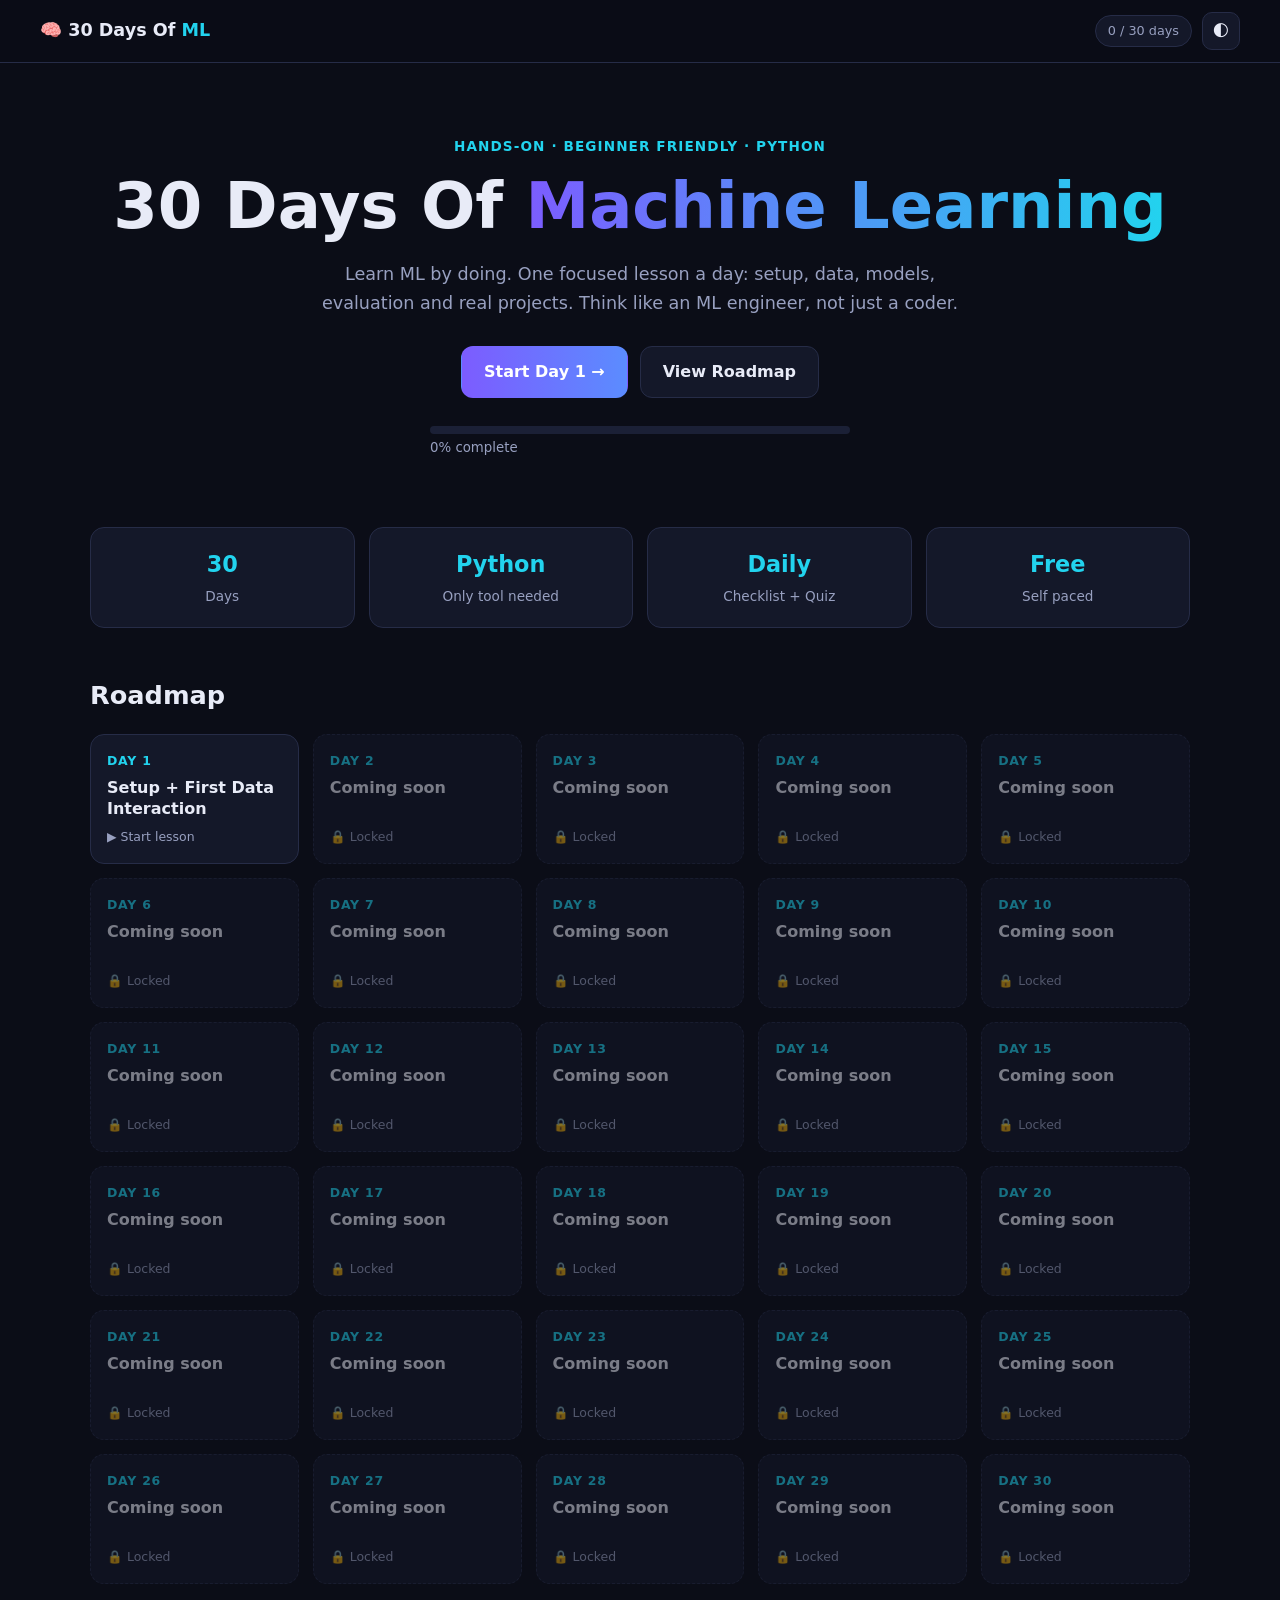
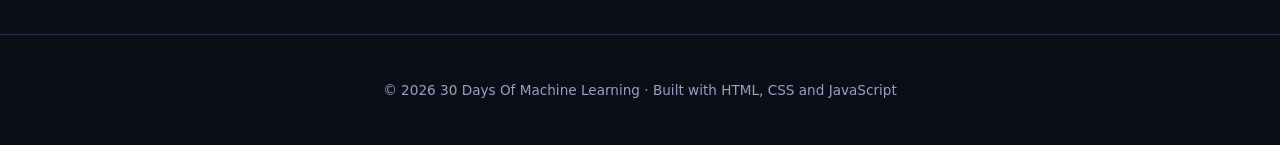
==== index.html @ d2762513 "Initial commit - 30 Days ML Final project" ====
<!DOCTYPE html>
<html lang="en">
<head>
  <meta charset="UTF-8">
  <meta name="viewport" content="width=device-width, initial-scale=1">
  <title>30 Days Of Machine Learning</title>
  <meta name="description" content="A hands-on 30 day roadmap to learn Machine Learning with Python, NumPy, Pandas and scikit-learn.">
  <link rel="stylesheet" href="css/style.css">
</head>
<body>
  <header class="topbar">
    <a class="brand" href="#/">🧠 <span>30 Days Of <b>ML</b></span></a>
    <div class="topbar-right">
      <span class="pill" id="topProgress">0 / 30 days</span>
      <button class="icon-btn" id="themeBtn" aria-label="Toggle theme">🌓</button>
    </div>
  </header>

  <main>
    <!-- HOME -->
    <section id="home">
      <div class="hero">
        <p class="eyebrow">Hands-on · Beginner friendly · Python</p>
        <h1>30 Days Of <span class="grad">Machine Learning</span></h1>
        <p class="lead">Learn ML by doing. One focused lesson a day: setup, data, models, evaluation and real projects. Think like an ML engineer, not just a coder.</p>
        <div class="hero-actions">
          <a class="btn primary" href="#/day/1">Start Day 1 →</a>
          <a class="btn" href="#roadmap">View Roadmap</a>
        </div>
        <div class="progress-wrap" aria-label="Overall progress">
          <div class="progress"><i id="heroBar"></i></div>
          <small id="heroText">0% complete</small>
        </div>
      </div>

      <div class="stats">
        <div><b>30</b><span>Days</span></div>
        <div><b>Python</b><span>Only tool needed</span></div>
        <div><b>Daily</b><span>Checklist + Quiz</span></div>
        <div><b>Free</b><span>Self paced</span></div>
      </div>

      <h2 id="roadmap" class="section-title">Roadmap</h2>
      <div class="grid" id="roadmapGrid"></div>
    </section>

    <!-- LESSON -->
    <section id="lesson" hidden></section>
  </main>

  <footer class="footer">
    <p>© <span id="year"></span> 30 Days Of Machine Learning · Built with HTML, CSS and JavaScript</p>
  </footer>

  <script src="js/course-data.js"></script>
  <script src="js/script.js"></script>
</body>
</html>
---- css/style.css ----
:root{
  --bg:#0b0d17;--surface:#141829;--surface2:#1b2036;--border:#262c47;
  --text:#e8ebf7;--muted:#98a0c0;--accent:#7c5cff;--accent2:#22d3ee;
  --ok:#34d399;--warn:#fbbf24;--info:#60a5fa;--code:#0a0c14;
  --radius:14px;--shadow:0 10px 30px rgba(0,0,0,.35);
  --mono:ui-monospace,SFMono-Regular,Menlo,Consolas,monospace;
  --sans:system-ui,-apple-system,"Segoe UI",Roboto,Helvetica,Arial,sans-serif;
}
:root[data-theme="light"]{
  --bg:#f6f7fb;--surface:#fff;--surface2:#eef0f8;--border:#dde1f0;
  --text:#161a2e;--muted:#59607e;--code:#10142a;--shadow:0 10px 30px rgba(30,40,90,.08);
}
*{box-sizing:border-box}
html{scroll-behavior:smooth}
body{margin:0;background:var(--bg);color:var(--text);font-family:var(--sans);line-height:1.65}
a{color:inherit;text-decoration:none}
button{font:inherit;color:inherit;cursor:pointer}
[hidden]{display:none!important}

/* Top bar */
.topbar{position:sticky;top:0;z-index:20;display:flex;justify-content:space-between;align-items:center;padding:12px clamp(16px,4vw,40px);background:color-mix(in srgb,var(--bg) 85%,transparent);backdrop-filter:blur(10px);border-bottom:1px solid var(--border)}
.brand{font-weight:700;font-size:1.1rem}
.brand b{color:var(--accent2)}
.topbar-right{display:flex;gap:10px;align-items:center}
.pill{font-size:.8rem;padding:4px 12px;border:1px solid var(--border);border-radius:99px;color:var(--muted);background:var(--surface)}
.icon-btn{width:38px;height:38px;border-radius:10px;border:1px solid var(--border);background:var(--surface)}
.icon-btn:hover{border-color:var(--accent)}

main{max-width:1180px;margin:0 auto;padding:0 clamp(16px,4vw,40px)}

/* Hero */
.hero{text-align:center;padding:72px 0 36px}
.eyebrow{color:var(--accent2);font-weight:600;font-size:.85rem;letter-spacing:.08em;text-transform:uppercase;margin:0 0 14px}
.hero h1{font-size:clamp(2.2rem,6vw,4rem);line-height:1.1;margin:0 0 18px}
.grad{background:linear-gradient(90deg,var(--accent),var(--accent2));-webkit-background-clip:text;background-clip:text;color:transparent}
.lead{max-width:640px;margin:0 auto 28px;color:var(--muted);font-size:1.1rem}
.hero-actions{display:flex;gap:12px;justify-content:center;flex-wrap:wrap}
.btn{display:inline-block;padding:12px 22px;border-radius:12px;border:1px solid var(--border);background:var(--surface);font-weight:600;transition:.2s}
.btn:hover{border-color:var(--accent);transform:translateY(-2px)}
.btn.primary{background:linear-gradient(90deg,var(--accent),#5b8cff);border-color:transparent;color:#fff}
.progress-wrap{max-width:420px;margin:28px auto 0;text-align:left}
.progress{height:8px;background:var(--surface2);border-radius:99px;overflow:hidden}
.progress i{display:block;height:100%;width:0;background:linear-gradient(90deg,var(--accent),var(--accent2));transition:width .5s}
.progress-wrap small{color:var(--muted)}

.stats{display:grid;grid-template-columns:repeat(auto-fit,minmax(150px,1fr));gap:14px;margin:30px 0 10px}
.stats div{background:var(--surface);border:1px solid var(--border);border-radius:var(--radius);padding:18px;text-align:center}
.stats b{display:block;font-size:1.4rem;color:var(--accent2)}
.stats span{color:var(--muted);font-size:.85rem}

.section-title{font-size:1.6rem;margin:46px 0 18px}

/* Roadmap grid */
.grid{display:grid;grid-template-columns:repeat(auto-fill,minmax(190px,1fr));gap:14px;padding-bottom:50px}
.card{position:relative;display:flex;flex-direction:column;gap:6px;min-height:130px;padding:16px;background:var(--surface);border:1px solid var(--border);border-radius:var(--radius);transition:.2s}
.card .num{font-size:.78rem;font-weight:700;color:var(--accent2);letter-spacing:.06em}
.card h3{margin:0;font-size:1rem;line-height:1.3}
.card .state{margin-top:auto;font-size:.78rem;color:var(--muted)}
.card.open{cursor:pointer}
.card.open:hover{border-color:var(--accent);transform:translateY(-4px);box-shadow:var(--shadow)}
.card.locked{opacity:.5;border-style:dashed}
.card.done{border-color:var(--ok)}
.card.done .state{color:var(--ok)}

/* Lesson layout */
.lesson-head{padding:34px 0 10px}
.back{color:var(--muted);font-size:.9rem;display:inline-block;margin-bottom:14px}
.back:hover{color:var(--accent2)}
.daybadge{display:inline-block;background:linear-gradient(90deg,var(--accent),var(--accent2));color:#fff;font-weight:700;font-size:.8rem;padding:3px 12px;border-radius:99px}
.lesson-head h1{font-size:clamp(1.8rem,4.5vw,2.8rem);margin:10px 0 8px;line-height:1.15}
.lesson-head p{color:var(--muted);margin:0 0 14px;max-width:720px}
.tags{display:flex;gap:8px;flex-wrap:wrap}
.tag{font-size:.75rem;padding:3px 10px;border-radius:99px;background:var(--surface2);border:1px solid var(--border);color:var(--muted)}
.meta-row{display:flex;gap:16px;color:var(--muted);font-size:.85rem;margin:12px 0}

.layout{display:grid;grid-template-columns:230px minmax(0,1fr);gap:34px;align-items:start;padding-bottom:40px}
.toc{position:sticky;top:76px;display:flex;flex-direction:column;gap:2px;font-size:.88rem}
.toc button{background:none;border:0;text-align:left;padding:7px 10px;border-radius:8px;color:var(--muted)}
.toc button:hover,.toc button.active{background:var(--surface);color:var(--text)}
.content{display:flex;flex-direction:column;gap:22px}

.box{background:var(--surface);border:1px solid var(--border);border-radius:var(--radius);padding:22px}
.box h2{margin:0 0 4px;font-size:1.3rem}
.box .meta{color:var(--accent2);font-size:.8rem;font-weight:600;margin-bottom:12px}
.box p{margin:10px 0}
.box ul{padding-left:20px;margin:10px 0}
.box li{margin:5px 0}
.goals{border-left:4px solid var(--accent)}

/* Callouts */
.callout{padding:12px 16px;border-radius:10px;margin:12px 0;border:1px solid var(--border);border-left-width:4px;background:var(--surface2)}
.callout.info{border-left-color:var(--info)}
.callout.tip{border-left-color:var(--ok)}
.callout.warn{border-left-color:var(--warn)}

/* Table */
.tbl{overflow-x:auto;margin:12px 0}
table{border-collapse:collapse;width:100%;font-size:.92rem}
th,td{text-align:left;padding:10px 12px;border-bottom:1px solid var(--border)}
th{color:var(--accent2);font-size:.8rem;text-transform:uppercase;letter-spacing:.05em}

/* Code */
.codebox{margin:12px 0;border:1px solid var(--border);border-radius:12px;overflow:hidden;background:var(--code)}
.codebar{display:flex;justify-content:space-between;align-items:center;padding:7px 12px;background:#12162a;color:#9aa3c7;font-size:.78rem;font-family:var(--mono)}
.copy{background:#1f2544;border:1px solid #2c3459;color:#cfd5f5;border-radius:6px;padding:3px 10px;font-size:.75rem}
.copy:hover{border-color:var(--accent2)}
pre{margin:0;padding:14px 16px;overflow-x:auto;font-family:var(--mono);font-size:.86rem;line-height:1.6;color:#e2e6ff}
.out{border-top:1px dashed #2c3459;background:#070912}
.out .lbl{display:block;padding:6px 16px 0;color:#6f789d;font-size:.7rem;text-transform:uppercase;letter-spacing:.08em}
.out pre{color:#9ee7c0}
.t-c{color:#6f7aa5;font-style:italic}.t-s{color:#f7c978}.t-k{color:#c4a1ff}.t-n{color:#7fd3ff}

details{margin:12px 0;border:1px solid var(--border);border-radius:12px;padding:4px 16px;background:var(--surface2)}
summary{cursor:pointer;padding:10px 0;font-weight:600;color:var(--accent2)}

/* Checklist */
.check{display:flex;gap:10px;align-items:center;padding:10px 12px;border-radius:10px;cursor:pointer}
.check:hover{background:var(--surface2)}
.check input{width:18px;height:18px;accent-color:var(--accent)}
.check input:checked+span{text-decoration:line-through;color:var(--muted)}
.done-msg{margin-top:10px;color:var(--ok);font-weight:600}

/* Quiz */
.q{margin:18px 0}
.q h4{margin:0 0 10px}
.opts{display:grid;gap:8px}
.opt{text-align:left;padding:10px 14px;border-radius:10px;border:1px solid var(--border);background:var(--surface2)}
.opt:hover:not(:disabled){border-color:var(--accent)}
.opt.right{border-color:var(--ok);background:color-mix(in srgb,var(--ok) 15%,transparent)}
.opt.wrong{border-color:#f87171;background:color-mix(in srgb,#f87171 15%,transparent)}
.why{margin-top:8px;color:var(--muted);font-size:.9rem}
.score{font-weight:700;color:var(--accent2)}

.pager{display:flex;justify-content:space-between;gap:12px;margin-top:6px}
.footer{text-align:center;color:var(--muted);font-size:.85rem;padding:30px 16px;border-top:1px solid var(--border)}

@media(max-width:860px){
  .layout{grid-template-columns:1fr}
  .toc{display:none}
  .hero{padding-top:44px}
}
@media(prefers-reduced-motion:reduce){*{transition:none!important;scroll-behavior:auto!important}}

/* Final program + practice */
.box.final{border-color:var(--accent);background:linear-gradient(180deg,color-mix(in srgb,var(--accent) 10%,var(--surface)),var(--surface))}
.codebar .copy+.copy,.codebar .dl{margin-right:6px}
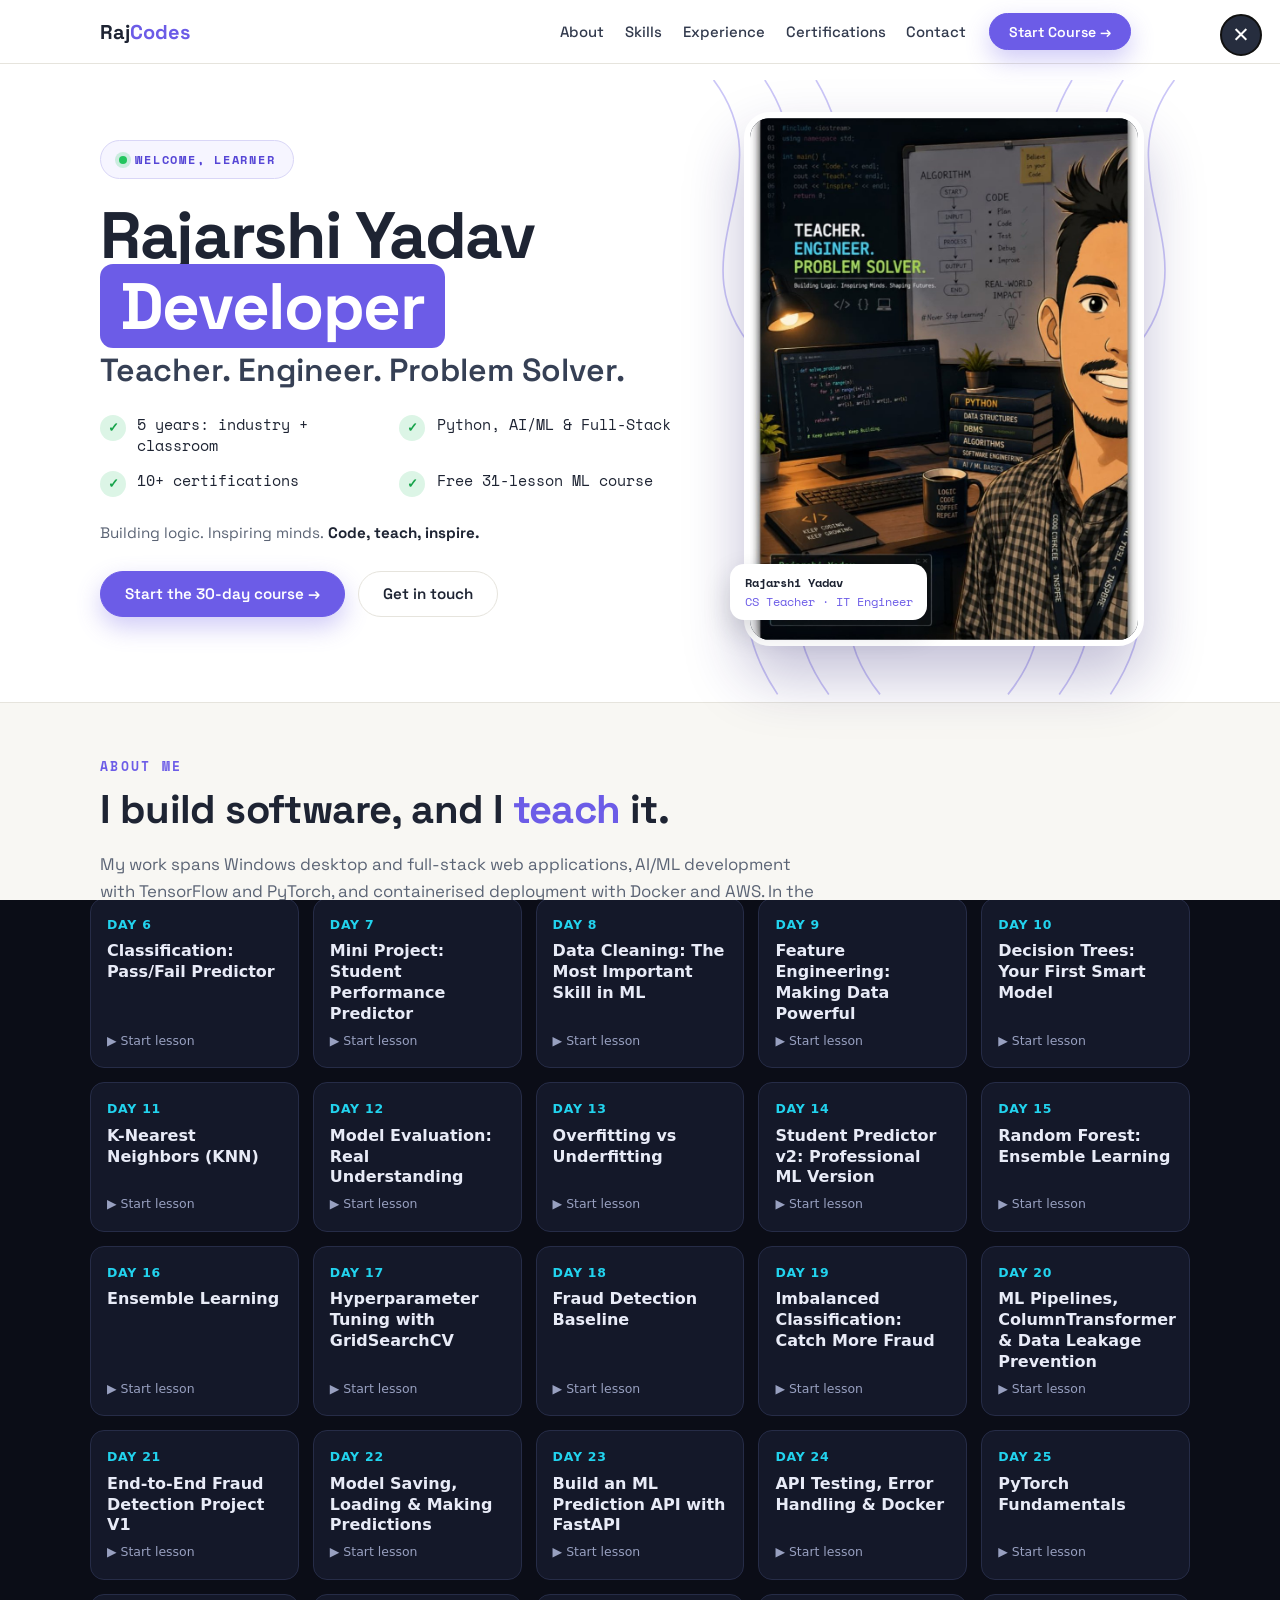
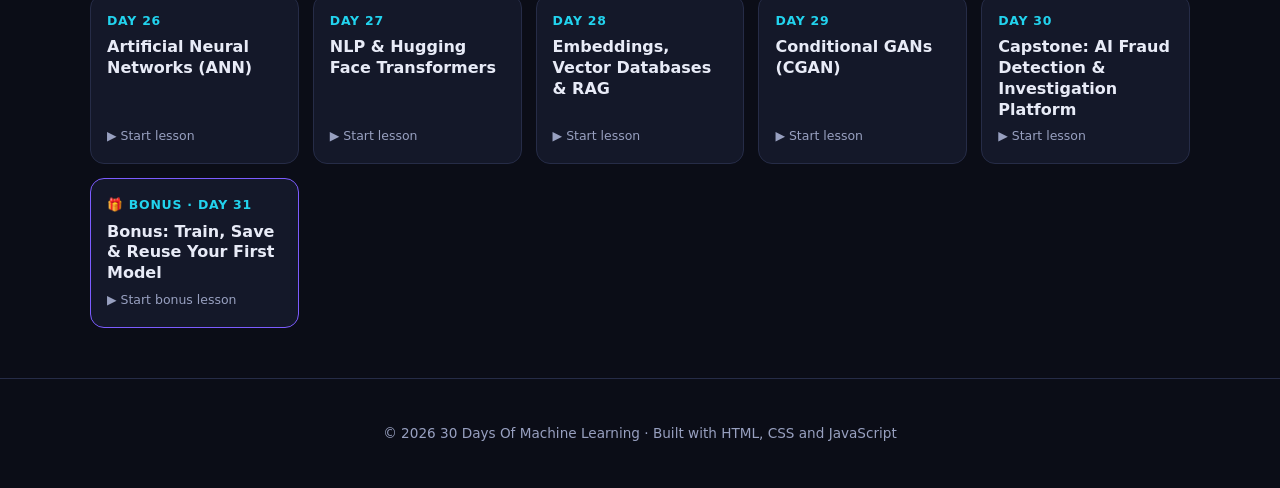
==== commit cb21d27e: "updated" ====
--- a/index.html
+++ b/index.html
@@ -6,12 +6,21 @@
   <title>30 Days Of Machine Learning</title>
   <meta name="description" content="A hands-on 30 day roadmap to learn Machine Learning with Python, NumPy, Pandas and scikit-learn.">
   <link rel="stylesheet" href="css/style.css">
+  <style>
+    #devIntro{position:fixed;inset:0;z-index:10000;display:none;background:rgba(5,8,15,.82);backdrop-filter:blur(6px);-webkit-backdrop-filter:blur(6px)}
+    #devIntro.open{display:block}
+    #devIntro iframe{position:absolute;inset:0;width:100%;height:100%;border:0;background:#f0e005}
+    #devClose{position:absolute;top:14px;right:18px;z-index:2;width:42px;height:42px;border-radius:50%;border:1px solid rgba(148,163,184,.35);background:rgba(15,23,42,.9);color:#fff;font-size:1.3rem;cursor:pointer}
+    #devClose:hover{border-color:#22d3ee}
+    body.dev-open{overflow:hidden}
+  </style>
 </head>
 <body>
   <header class="topbar">
     <a class="brand" href="#/">🧠 <span>30 Days Of <b>ML</b></span></a>
     <div class="topbar-right">
       <span class="pill" id="topProgress">0 / 30 days</span>
+      <button class="icon-btn" id="devBtn" aria-label="About the developer" title="About the developer">👤</button>
       <button class="icon-btn" id="themeBtn" aria-label="Toggle theme">🌓</button>
     </div>
   </header>
@@ -52,7 +61,35 @@
     <p>© <span id="year"></span> 30 Days Of Machine Learning · Built with HTML, CSS and JavaScript</p>
   </footer>
 
+  <div id="devIntro" role="dialog" aria-modal="true" aria-label="About the developer">
+    <button id="devClose" type="button" aria-label="Close and continue to the course">✕</button>
+    <iframe id="devFrame" title="Developer portfolio"></iframe>
+  </div>
+
   <script src="js/course-data.js"></script>
   <script src="js/script.js"></script>
+  <script>
+    /* Developer portfolio popup: shown once per browser session before the course; reopen with the 👤 button */
+    (function () {
+      var box = document.getElementById("devIntro"), frame = document.getElementById("devFrame");
+      function open() {
+        if (!frame.getAttribute("src")) frame.setAttribute("src", "profile.html");
+        box.classList.add("open"); document.body.classList.add("dev-open");
+        document.getElementById("devClose").focus();
+      }
+      function close() {
+        box.classList.remove("open"); document.body.classList.remove("dev-open");
+        try { sessionStorage.setItem("devIntroSeen", "1"); } catch (e) {}
+      }
+      document.getElementById("devClose").addEventListener("click", close);
+      document.getElementById("devBtn").addEventListener("click", open);
+      document.addEventListener("keydown", function (e) { if (e.key === "Escape" && box.classList.contains("open")) close(); });
+      window.addEventListener("message", function (e) {
+        if (e.data && e.data.type === "enter-course" && e.source === frame.contentWindow) close();
+      });
+      var seen = false; try { seen = sessionStorage.getItem("devIntroSeen") === "1"; } catch (e) {}
+      if (!seen) open();
+    })();
+  </script>
 </body>
 </html>
--- a/css/style.css
+++ b/css/style.css
@@ -143,4 +143,28 @@
 
 /* Final program + practice */
 .box.final{border-color:var(--accent);background:linear-gradient(180deg,color-mix(in srgb,var(--accent) 10%,var(--surface)),var(--surface))}
-.codebar .copy+.copy,.codebar .dl{margin-right:6px}+.codebar .copy+.copy,.codebar .dl{margin-right:6px}
+
+/* Figures */
+.fig{margin:14px 0;text-align:center}
+.fig img{max-width:100%;height:auto;background:#fff;border:1px solid var(--border);border-radius:12px;padding:8px}
+.fig figcaption{margin-top:6px;color:var(--muted);font-size:.85rem}
+
+/* Python workspace */
+.pg{margin:12px 0;border:1px solid var(--accent);border-radius:12px;overflow:hidden;background:var(--code)}
+.pg-bar{display:flex;justify-content:space-between;align-items:center;gap:8px;flex-wrap:wrap;padding:8px 12px;background:#12162a;color:#9aa3c7;font-size:.8rem}
+.pg-btn{background:#1f2544;border:1px solid #2c3459;color:#cfd5f5;border-radius:6px;padding:4px 10px;font-size:.78rem;margin-left:4px}
+.pg-btn:hover:not(:disabled){border-color:var(--accent2)}
+.pg-btn:disabled{opacity:.5;cursor:wait}
+.pg-run{background:linear-gradient(90deg,var(--accent),#5b8cff);border-color:transparent;color:#fff;font-weight:600}
+.pg-editor{display:block;width:100%;resize:vertical;border:0;outline:0;padding:14px 16px;background:var(--code);color:#e2e6ff;font-family:var(--mono);font-size:.86rem;line-height:1.6;tab-size:4;white-space:pre;overflow:auto}
+.pg-out{border-top:1px dashed #2c3459;background:#070912;padding:10px 16px}
+.pg-status{color:#9aa3c7;font-size:.78rem}
+.pg-text{margin:6px 0 0;padding:0;color:#9ee7c0;white-space:pre-wrap}
+.pg-text.err{color:#fca5a5}
+.pg-figs img{display:block;max-width:100%;margin:10px 0;background:#fff;border-radius:10px;padding:6px}
+.pg-check-msg{margin-top:8px;font-size:.88rem}
+.pg-check-msg.good{color:var(--ok);font-weight:600}
+.pg-check-msg.bad{color:var(--warn)}
+.btn.colab{padding:3px 12px;font-size:.8rem;border-radius:99px}
+.pg-text.note{color:#9aa3c7;font-style:italic}
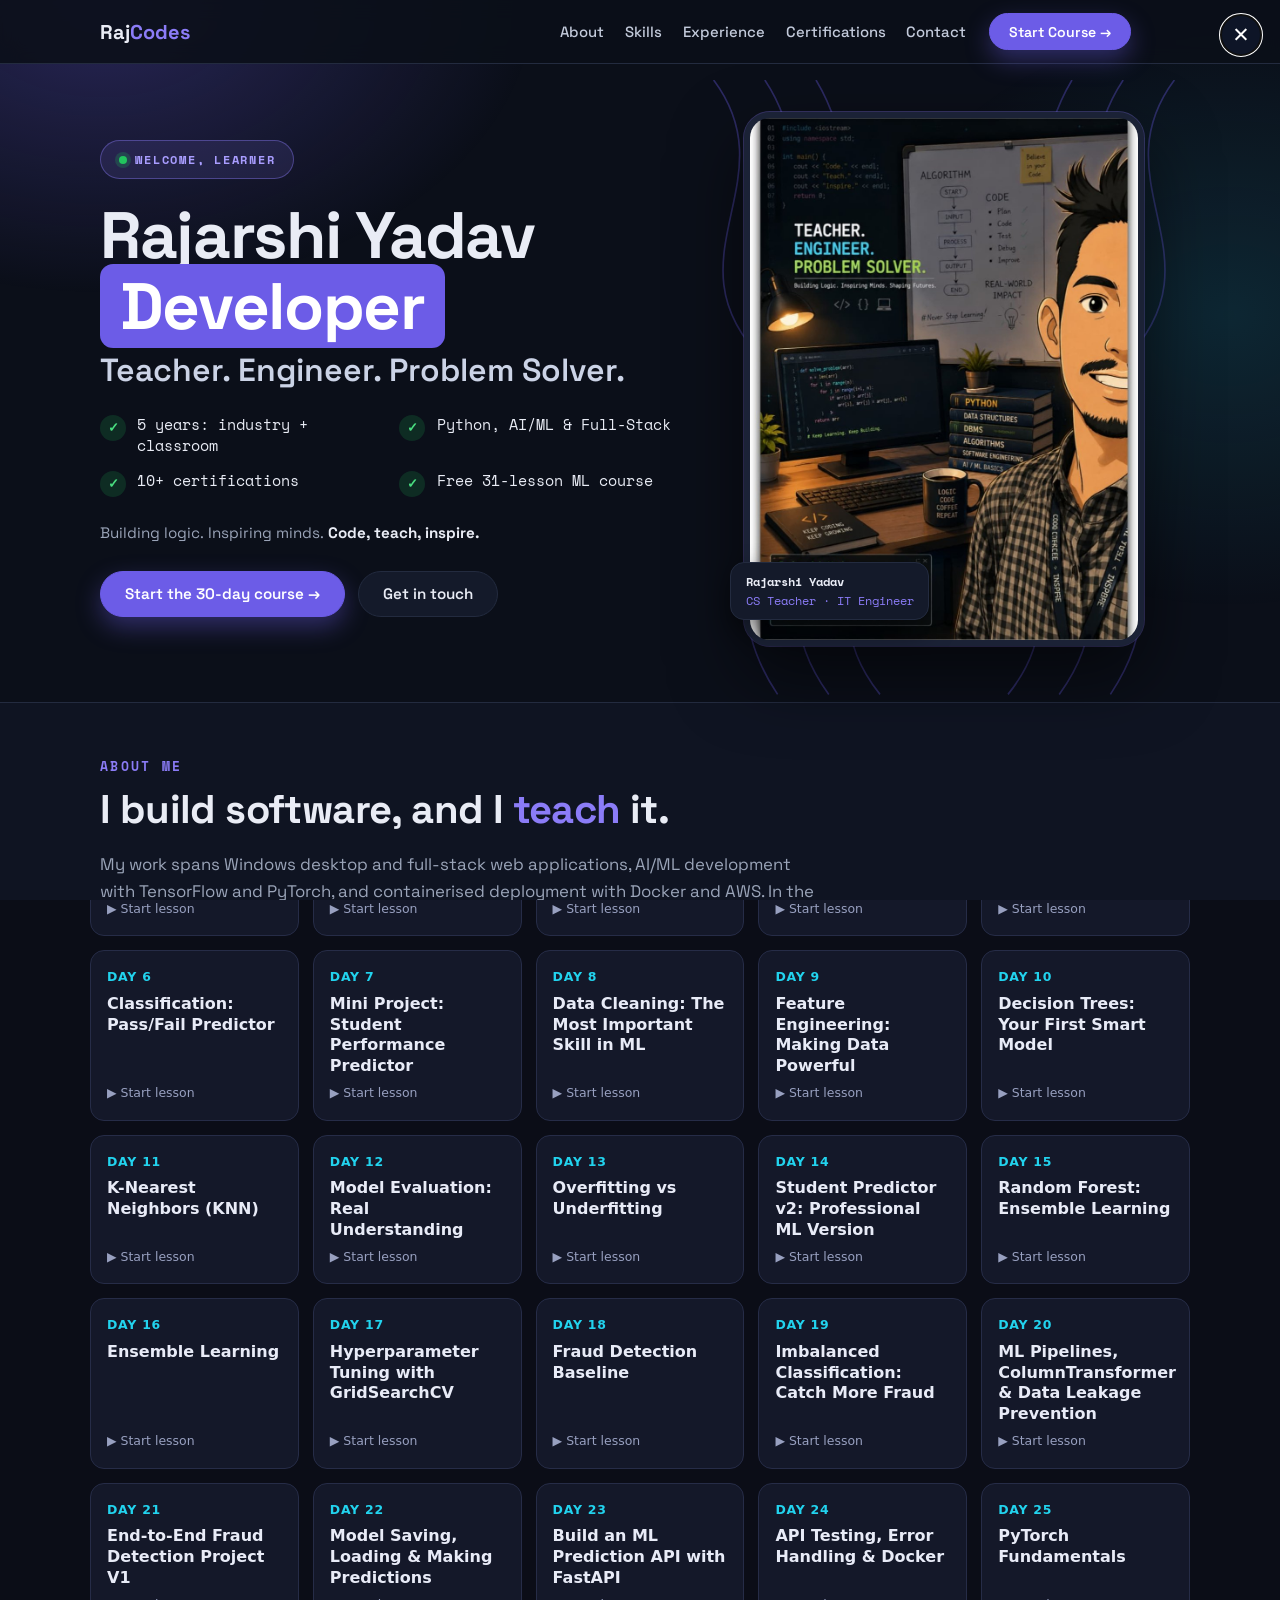
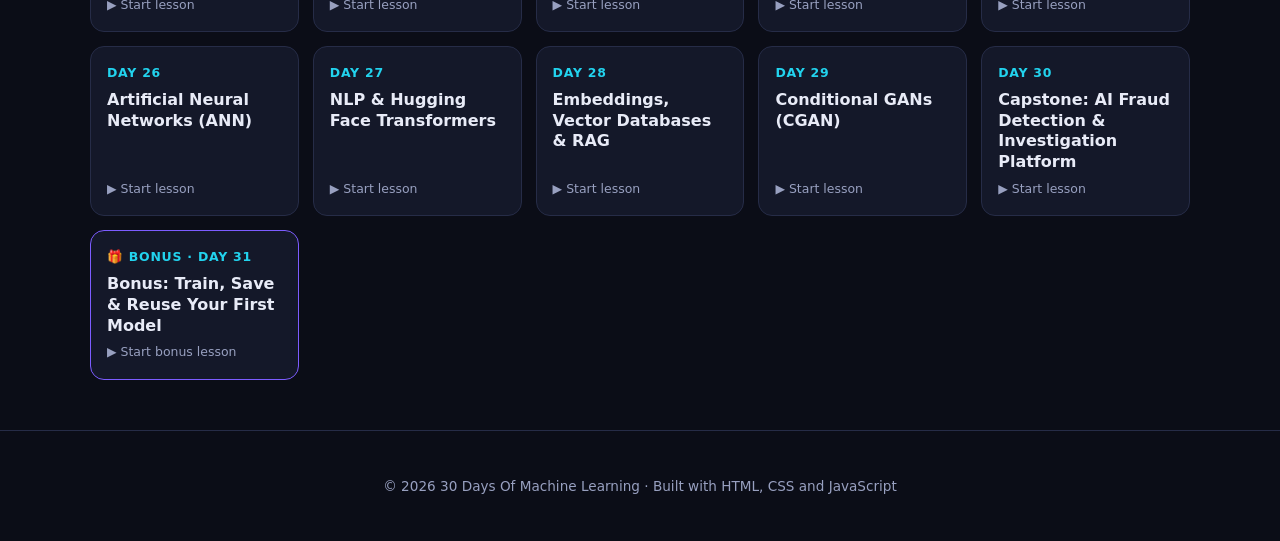
==== commit 375653fa: "completed profile!" ====
--- a/index.html
+++ b/index.html
@@ -9,10 +9,11 @@
   <style>
     #devIntro{position:fixed;inset:0;z-index:10000;display:none;background:rgba(5,8,15,.82);backdrop-filter:blur(6px);-webkit-backdrop-filter:blur(6px)}
     #devIntro.open{display:block}
-    #devIntro iframe{position:absolute;inset:0;width:100%;height:100%;border:0;background:#f0e005}
+    #devIntro iframe{position:absolute;inset:0;width:100%;height:100%;border:0;background:#0b0f19}
     #devClose{position:absolute;top:14px;right:18px;z-index:2;width:42px;height:42px;border-radius:50%;border:1px solid rgba(148,163,184,.35);background:rgba(15,23,42,.9);color:#fff;font-size:1.3rem;cursor:pointer}
     #devClose:hover{border-color:#22d3ee}
     body.dev-open{overflow:hidden}
+    .reset-btn{display:block;margin:.9rem auto 0;padding:.45rem 1rem;font-size:.82rem;cursor:pointer}
   </style>
 </head>
 <body>
@@ -39,6 +40,7 @@
         <div class="progress-wrap" aria-label="Overall progress">
           <div class="progress"><i id="heroBar"></i></div>
           <small id="heroText">0% complete</small>
+          <button type="button" class="btn reset-btn" id="resetBtn" title="Clear all checklist progress on this device">↻ Reset progress</button>
         </div>
       </div>
 
@@ -69,7 +71,7 @@
   <script src="js/course-data.js"></script>
   <script src="js/script.js"></script>
   <script>
-    /* Developer portfolio popup: shown once per browser session before the course; reopen with the 👤 button */
+    /* Developer portfolio popup: shows on every page load/refresh before the course; reopen with the 👤 button */
     (function () {
       var box = document.getElementById("devIntro"), frame = document.getElementById("devFrame");
       function open() {
@@ -79,7 +81,6 @@
       }
       function close() {
         box.classList.remove("open"); document.body.classList.remove("dev-open");
-        try { sessionStorage.setItem("devIntroSeen", "1"); } catch (e) {}
       }
       document.getElementById("devClose").addEventListener("click", close);
       document.getElementById("devBtn").addEventListener("click", open);
@@ -87,8 +88,7 @@
       window.addEventListener("message", function (e) {
         if (e.data && e.data.type === "enter-course" && e.source === frame.contentWindow) close();
       });
-      var seen = false; try { seen = sessionStorage.getItem("devIntroSeen") === "1"; } catch (e) {}
-      if (!seen) open();
+      open();
     })();
   </script>
 </body>
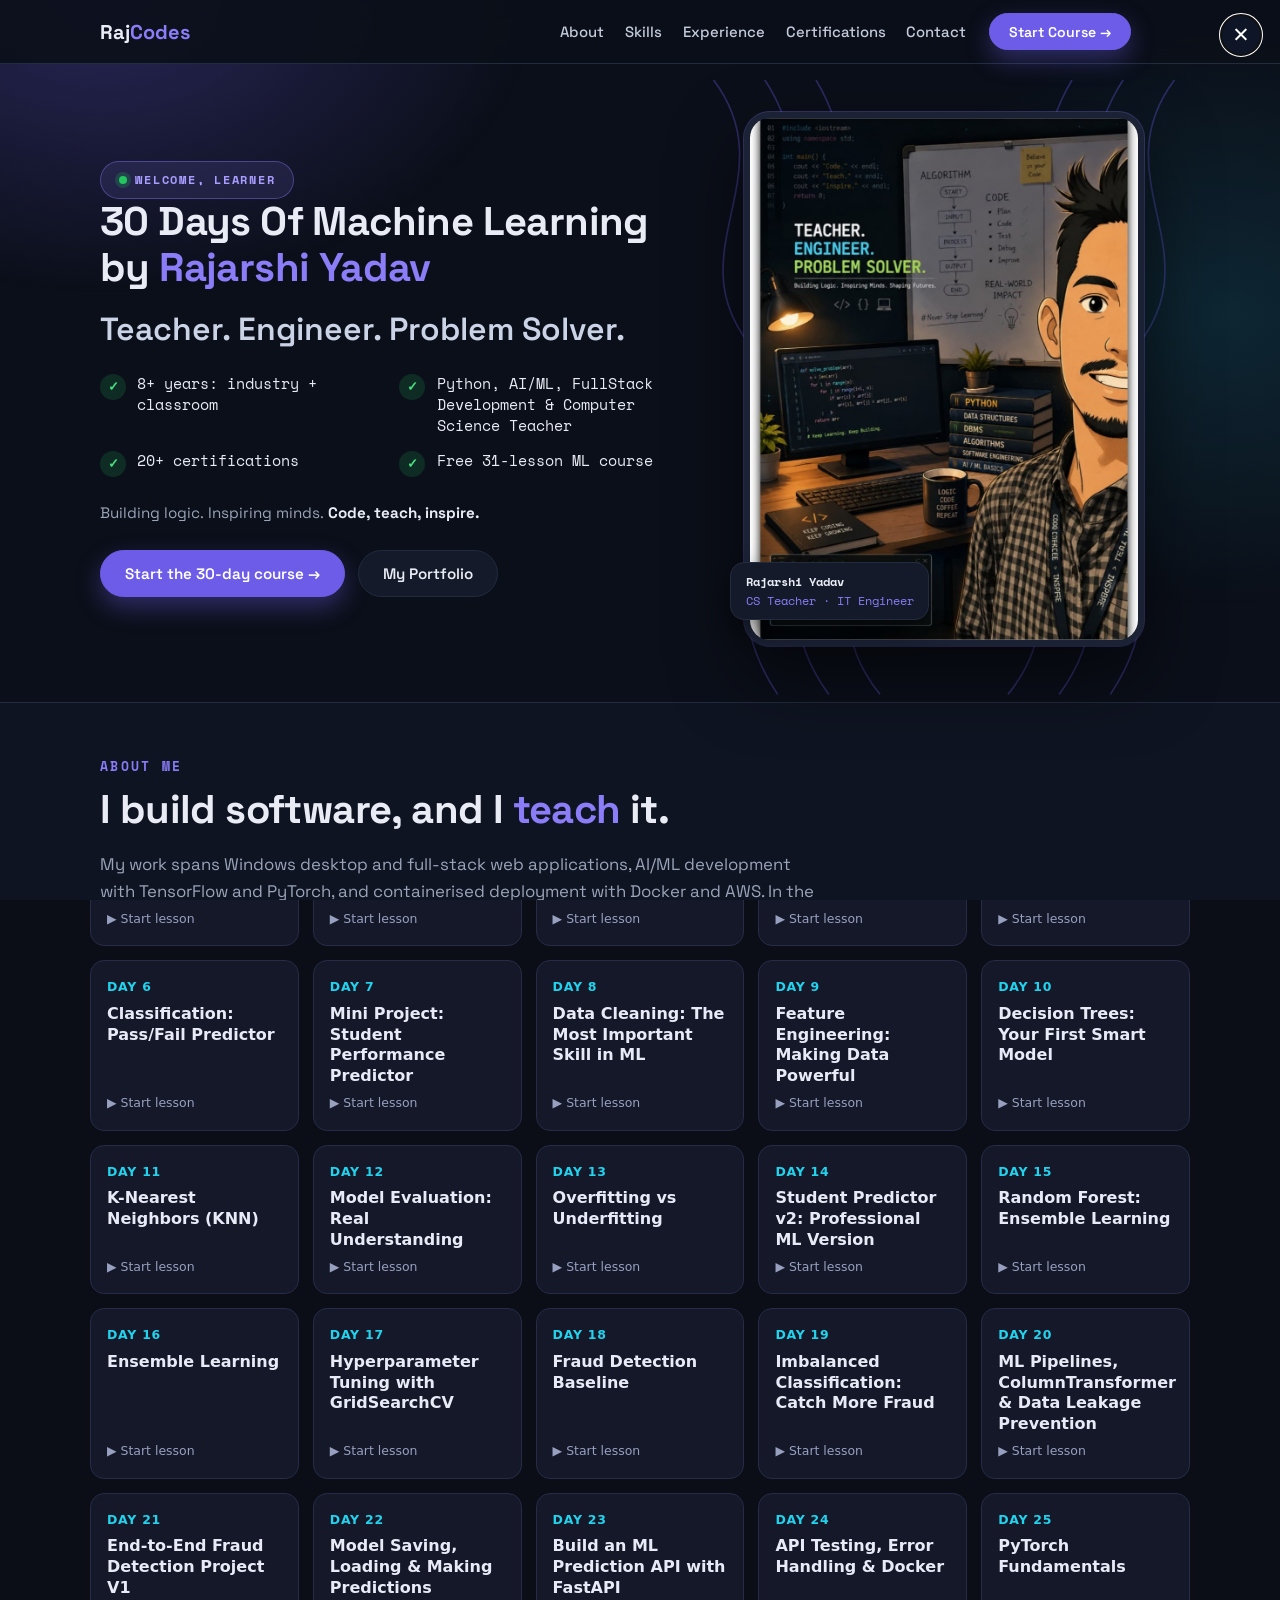
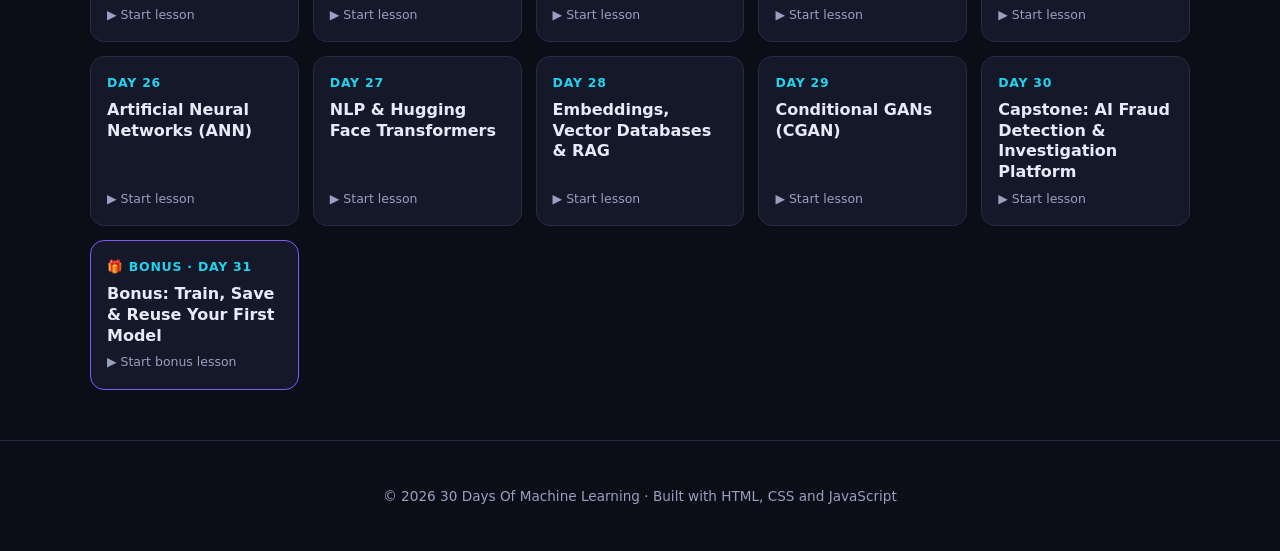
==== commit 653544ad: "updated" ====
--- a/index.html
+++ b/index.html
@@ -5,6 +5,12 @@
   <meta name="viewport" content="width=device-width, initial-scale=1">
   <title>30 Days Of Machine Learning</title>
   <meta name="description" content="A hands-on 30 day roadmap to learn Machine Learning with Python, NumPy, Pandas and scikit-learn.">
+  <link rel="icon" href="favicon.ico" sizes="any">
+  <link rel="icon" type="image/png" sizes="32x32" href="images/favicon-32.png">
+  <link rel="icon" type="image/png" sizes="16x16" href="images/favicon-16.png">
+  <link rel="apple-touch-icon" href="images/apple-touch-icon.png">
+  <meta name="theme-color" content="#071635">
+  <meta property="og:image" content="images/logo.png">
   <link rel="stylesheet" href="css/style.css">
   <style>
     #devIntro{position:fixed;inset:0;z-index:10000;display:none;background:rgba(5,8,15,.82);backdrop-filter:blur(6px);-webkit-backdrop-filter:blur(6px)}
@@ -13,12 +19,15 @@
     #devClose{position:absolute;top:14px;right:18px;z-index:2;width:42px;height:42px;border-radius:50%;border:1px solid rgba(148,163,184,.35);background:rgba(15,23,42,.9);color:#fff;font-size:1.3rem;cursor:pointer}
     #devClose:hover{border-color:#22d3ee}
     body.dev-open{overflow:hidden}
+    .brand{display:flex;align-items:center}
+    .brand-logo{height:48px;width:auto;display:block;object-fit:contain}
+    @media(max-width:600px){.brand-logo{height:40px}}
     .reset-btn{display:block;margin:.9rem auto 0;padding:.45rem 1rem;font-size:.82rem;cursor:pointer}
   </style>
 </head>
 <body>
   <header class="topbar">
-    <a class="brand" href="#/">🧠 <span>30 Days Of <b>ML</b></span></a>
+    <a class="brand" href="#/" aria-label="30 Days Of ML - Home"><img class="brand-logo" src="images/logo.jpg" alt="30 Days Of ML" width="592" height="365"></a>
     <div class="topbar-right">
       <span class="pill" id="topProgress">0 / 30 days</span>
       <button class="icon-btn" id="devBtn" aria-label="About the developer" title="About the developer">👤</button>
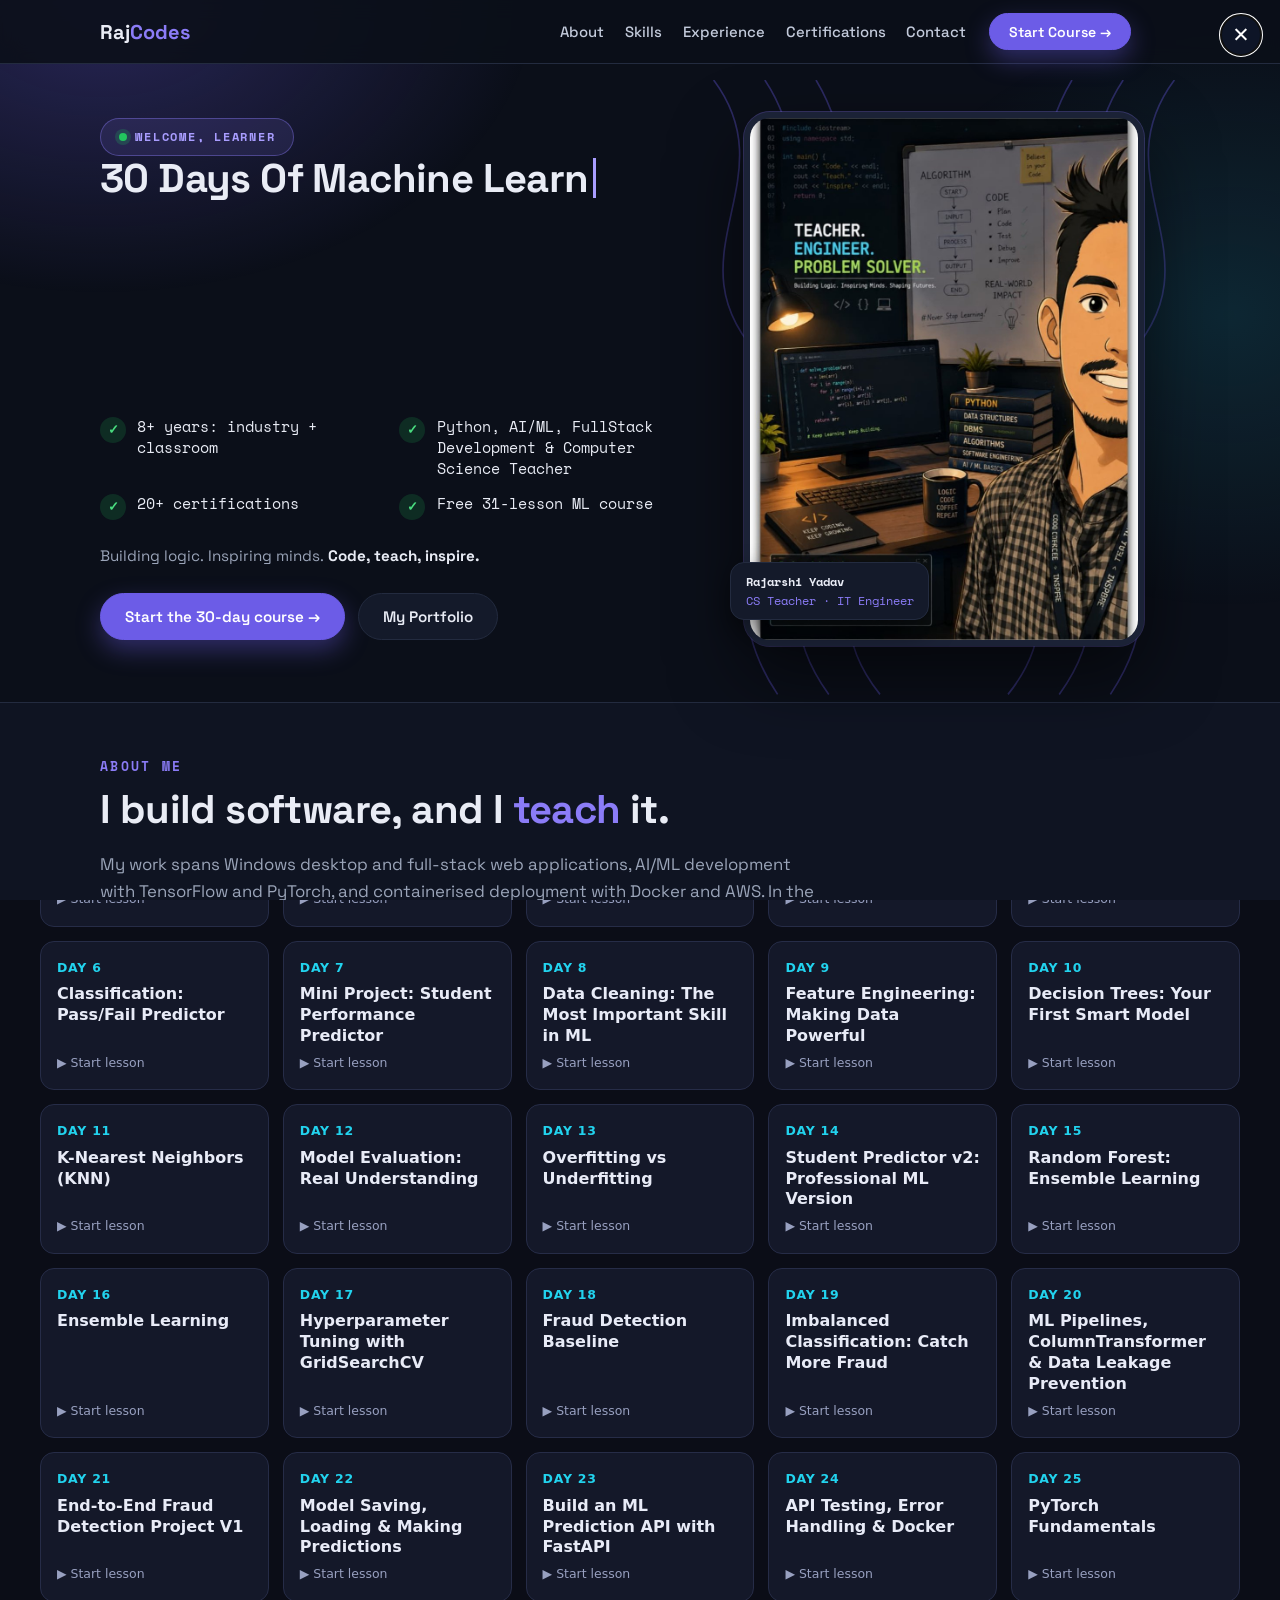
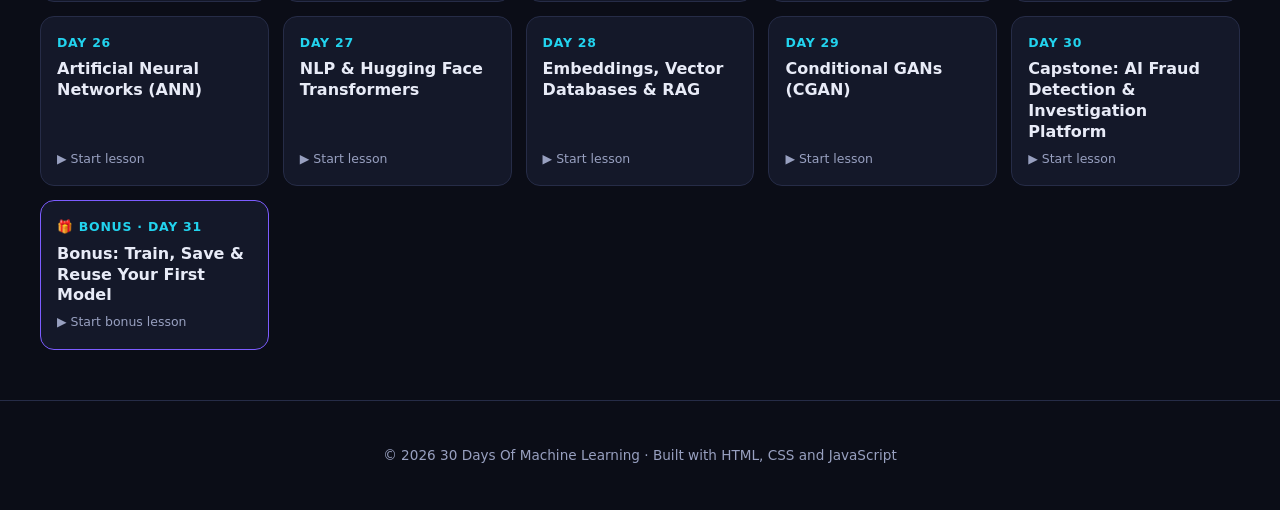
==== commit 67760963: "updated" ====
--- a/index.html
+++ b/index.html
@@ -2,7 +2,7 @@
 <html lang="en">
 <head>
   <meta charset="UTF-8">
-  <meta name="viewport" content="width=device-width, initial-scale=1">
+  <meta name="viewport" content="width=device-width, initial-scale=1, viewport-fit=cover">
   <title>30 Days Of Machine Learning</title>
   <meta name="description" content="A hands-on 30 day roadmap to learn Machine Learning with Python, NumPy, Pandas and scikit-learn.">
   <link rel="icon" href="favicon.ico" sizes="any">
--- a/css/style.css
+++ b/css/style.css
@@ -1,4 +1,6 @@
 :root{
+  --topbar-h:72px;
+  --gutter:clamp(16px,4vw,40px);
   --bg:#0b0d17;--surface:#141829;--surface2:#1b2036;--border:#262c47;
   --text:#e8ebf7;--muted:#98a0c0;--accent:#7c5cff;--accent2:#22d3ee;
   --ok:#34d399;--warn:#fbbf24;--info:#60a5fa;--code:#0a0c14;
@@ -18,7 +20,7 @@
 [hidden]{display:none!important}
 
 /* Top bar */
-.topbar{position:sticky;top:0;z-index:20;display:flex;justify-content:space-between;align-items:center;padding:12px clamp(16px,4vw,40px);background:color-mix(in srgb,var(--bg) 85%,transparent);backdrop-filter:blur(10px);border-bottom:1px solid var(--border)}
+.topbar{position:sticky;top:0;z-index:20;display:flex;justify-content:space-between;align-items:center;padding:12px clamp(16px,4vw,40px);background:var(--bg);background:color-mix(in srgb,var(--bg) 85%,transparent);backdrop-filter:blur(10px);border-bottom:1px solid var(--border)}
 .brand{font-weight:700;font-size:1.1rem}
 .brand b{color:var(--accent2)}
 .topbar-right{display:flex;gap:10px;align-items:center}
@@ -134,11 +136,7 @@
 .pager{display:flex;justify-content:space-between;gap:12px;margin-top:6px}
 .footer{text-align:center;color:var(--muted);font-size:.85rem;padding:30px 16px;border-top:1px solid var(--border)}
 
-@media(max-width:860px){
-  .layout{grid-template-columns:1fr}
-  .toc{display:none}
-  .hero{padding-top:44px}
-}
+/* ===== Responsive: see the MOBILE section at the end of this file ===== */
 @media(prefers-reduced-motion:reduce){*{transition:none!important;scroll-behavior:auto!important}}
 
 /* Final program + practice */
@@ -167,4 +165,99 @@
 .pg-check-msg.good{color:var(--ok);font-weight:600}
 .pg-check-msg.bad{color:var(--warn)}
 .btn.colab{padding:3px 12px;font-size:.8rem;border-radius:99px}
-.pg-text.note{color:#9aa3c7;font-style:italic}+.pg-text.note{color:#9aa3c7;font-style:italic}
+
+/* ===================== MOBILE / RESPONSIVE ===================== */
+/* Root-cause fix: grid/flex children must be allowed to shrink, otherwise wide code or tables
+   stretch the whole page and phones zoom out (the 1fr -> minmax(0,1fr) bug). */
+html{-webkit-text-size-adjust:100%;text-size-adjust:100%}
+body{overflow-wrap:break-word}
+main,.layout>*,.content,.box,.codebox,.pg{min-width:0;max-width:100%}
+.topbar{padding-left:max(var(--gutter),env(safe-area-inset-left));padding-right:max(var(--gutter),env(safe-area-inset-right))}
+main{padding-left:max(var(--gutter),env(safe-area-inset-left));padding-right:max(var(--gutter),env(safe-area-inset-right))}
+.box{scroll-margin-top:calc(var(--topbar-h) + 64px)}
+.tbl,.codebox pre,.pg-editor,.pg-text{-webkit-overflow-scrolling:touch}
+.pg-text{overflow-wrap:anywhere}
+.footer{padding-bottom:max(30px,env(safe-area-inset-bottom))}
+
+@media(max-width:860px){
+  .layout{grid-template-columns:minmax(0,1fr);gap:14px}
+  /* the table of contents becomes a sticky, swipeable chip bar */
+  .toc{position:sticky;top:var(--topbar-h);z-index:15;display:flex;flex-direction:row;gap:8px;overflow-x:auto;
+    margin:0 calc(-1 * var(--gutter));padding:8px var(--gutter);
+    background:var(--bg);background:color-mix(in srgb,var(--bg) 92%,transparent);backdrop-filter:blur(8px);
+    border-bottom:1px solid var(--border);scrollbar-width:none;-webkit-overflow-scrolling:touch}
+  .toc::-webkit-scrollbar{display:none}
+  .toc button{flex:none;white-space:nowrap;max-width:75vw;overflow:hidden;text-overflow:ellipsis;padding:8px 14px;min-height:40px;border:1px solid var(--border);border-radius:99px;background:var(--surface)}
+  .toc button.active{background:var(--accent);border-color:var(--accent);color:#fff}
+  .hero{padding-top:44px}
+}
+
+@media(max-width:600px){
+  :root{--topbar-h:64px}
+  .topbar{padding-top:8px;padding-bottom:8px;gap:8px}
+  .topbar-right{gap:6px}
+  .pill{font-size:.72rem;padding:3px 9px;white-space:nowrap}
+  .icon-btn{width:40px;height:40px}
+
+  .hero{padding:30px 0 20px}
+  .hero h1{font-size:clamp(1.9rem,9vw,2.4rem)}
+  .lead{font-size:1rem;margin-bottom:22px}
+  .hero-actions{flex-direction:column}
+  .hero-actions .btn{width:100%;text-align:center;padding:14px 18px}
+  .progress-wrap{max-width:none;margin-top:22px}
+  .stats{grid-template-columns:repeat(2,minmax(0,1fr));gap:10px}
+  .stats div{padding:14px}
+  .stats b{font-size:1.2rem}
+  .section-title{font-size:1.35rem;margin:28px 0 14px}
+
+  .grid{grid-template-columns:repeat(2,minmax(0,1fr));gap:10px;padding-bottom:36px}
+  .card{min-height:116px;padding:13px}
+  .card h3{font-size:.92rem}
+
+  .lesson-head{padding:18px 0 6px}
+  .lesson-head h1{font-size:1.6rem}
+  .lesson-head p{font-size:.95rem}
+  .meta-row{flex-wrap:wrap;gap:6px 14px}
+  .box{padding:16px;border-radius:12px}
+  .box h2{font-size:1.15rem}
+  .content{gap:16px}
+  .callout{padding:10px 12px;font-size:.95rem}
+  th,td{padding:8px 9px;font-size:.84rem}
+  details{padding:2px 12px}
+  .fig img{padding:4px}
+
+  pre{font-size:.78rem;padding:12px}
+  .codebar{padding:6px 10px;flex-wrap:wrap;gap:6px}
+  .codebar .copy,.codebar .btn.colab,.codebar .dl{padding:8px 12px;min-height:36px}
+  .btn.colab{padding:8px 12px}
+
+  /* Python workspace: big, thumb-friendly buttons */
+  .pg-bar{flex-direction:column;align-items:stretch;gap:8px}
+  .pg-bar>span:last-child{display:flex;flex-wrap:wrap;gap:6px;width:100%}
+  .pg-btn{margin:0;padding:10px 12px;min-height:42px;font-size:.82rem;flex:1 1 calc(50% - 6px)}
+  .pg-run{flex:1 1 100%;font-size:.95rem}
+  .pg-editor{padding:12px}
+
+  .check{padding:12px;min-height:46px}
+  .check input{width:22px;height:22px;flex:none}
+  .opt{padding:13px 14px;min-height:46px}
+  .pager{flex-direction:column}
+  .pager .btn{width:100%;text-align:center}
+  .footer{font-size:.8rem}
+}
+
+/* Touch screens: no sticky hover effects; 16px editor text stops iOS from zooming in when you tap the code box */
+@media(hover:none){
+  .btn:hover,.card.open:hover{transform:none}
+}
+@media(pointer:coarse){
+  .pg-editor{font-size:16px;line-height:1.5}
+}
+@media(max-width:360px){
+  .grid{grid-template-columns:minmax(0,1fr)}
+}
+
+/* inline formatting from lesson text */
+.box code,.callout code,.tbl code,summary code{font-family:var(--mono);font-size:.88em;padding:1px 6px;border-radius:6px;background:var(--surface2);border:1px solid var(--border);color:var(--accent2);overflow-wrap:anywhere}
+.box strong,.callout strong{color:var(--text)}
